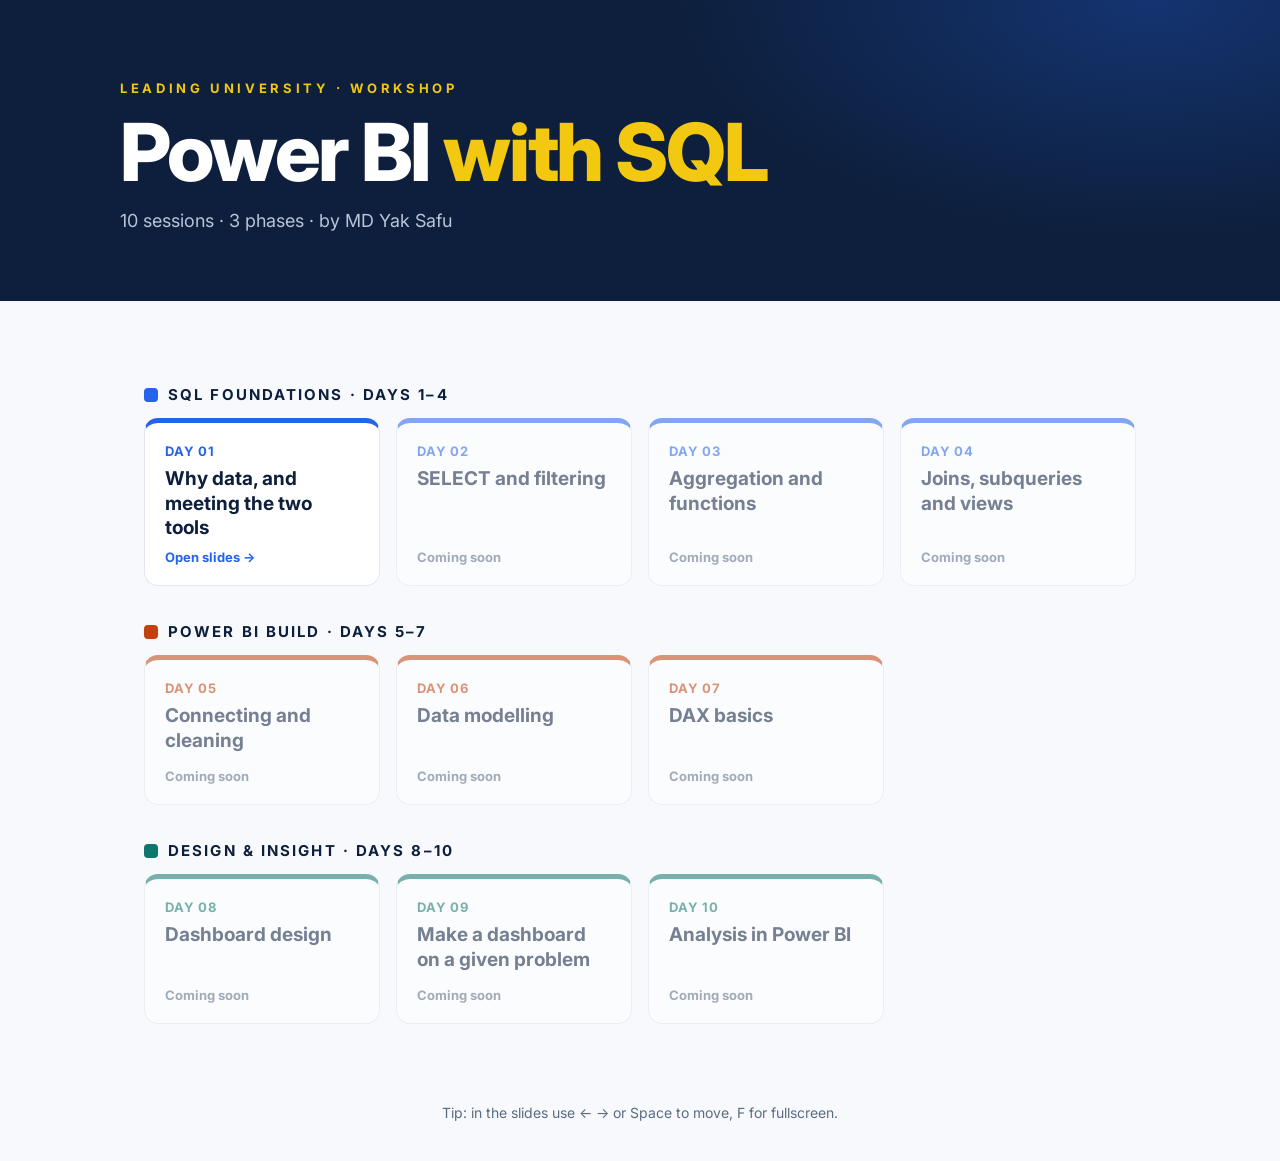
==== index.html @ 11b7ce3c "Add Day 01 slides and course home page Co-Authored-By: Claude Opus 5.5 <noreply@anthropic.com>" ====
<!doctype html>
<html lang="en">
<head>
<meta charset="utf-8">
<meta name="viewport" content="width=device-width, initial-scale=1">
<title>Power BI with SQL — Workshop Slides</title>
<link rel="preconnect" href="https://fonts.googleapis.com">
<link rel="preconnect" href="https://fonts.gstatic.com" crossorigin>
<link href="https://fonts.googleapis.com/css2?family=Inter:wght@400;500;600;700;800&display=swap" rel="stylesheet">
<style>
  :root { --navy:#0D1F3C; --yellow:#F2C811; --blue:#2563EB; --orange:#C2410C; --teal:#0F766E; --muted:#5B6B82; --line:#E3E8F0; }
  * { box-sizing: border-box; margin: 0; padding: 0; }
  body { font-family: "Inter", system-ui, sans-serif; background: #F7F9FC; color: var(--navy); -webkit-font-smoothing: antialiased; }
  header { background: radial-gradient(800px 400px at 90% 0%, rgba(37,99,235,.3), transparent 60%), var(--navy); color: #fff; padding: 80px 24px 70px; }
  .wrap { max-width: 1040px; margin: 0 auto; }
  .kicker { font-size: 13px; font-weight: 700; letter-spacing: .28em; text-transform: uppercase; color: var(--yellow); }
  h1 { font-size: clamp(44px, 8vw, 80px); line-height: 1; font-weight: 800; letter-spacing: -.03em; margin-top: 16px; }
  h1 span { color: var(--yellow); }
  header p { color: #B8C4D9; margin-top: 18px; font-size: 18px; }
  main { padding: 48px 24px 80px; }
  .phase { margin-top: 36px; }
  .phase h2 { font-size: 15px; letter-spacing: .14em; text-transform: uppercase; display: flex; align-items: center; gap: 10px; }
  .phase h2::before { content: ""; width: 14px; height: 14px; border-radius: 4px; background: var(--c); }
  .grid { display: grid; grid-template-columns: repeat(auto-fill, minmax(230px, 1fr)); gap: 16px; margin-top: 14px; }
  .day { background: #fff; border: 1px solid var(--line); border-top: 5px solid var(--c); border-radius: 14px; padding: 20px; text-decoration: none; color: inherit; display: flex; flex-direction: column; gap: 8px; min-height: 150px; transition: transform .2s, box-shadow .2s; }
  a.day:hover { transform: translateY(-4px); box-shadow: 0 14px 30px rgba(13,31,60,.12); }
  .day b { font-size: 13px; color: var(--c); letter-spacing: .06em; }
  .day h3 { font-size: 19px; line-height: 1.3; }
  .day .st { margin-top: auto; font-size: 13px; font-weight: 700; }
  a.day .st { color: var(--blue); }
  .day.soon { opacity: .55; }
  .day.soon .st { color: var(--muted); }
  footer { text-align: center; color: var(--muted); font-size: 14px; padding: 0 24px 40px; }
</style>
</head>
<body>
<header>
  <div class="wrap">
    <div class="kicker">Leading University · Workshop</div>
    <h1>Power BI <span>with SQL</span></h1>
    <p>10 sessions · 3 phases · by MD Yak Safu</p>
  </div>
</header>
<main class="wrap">
  <section class="phase" style="--c:var(--blue)">
    <h2>SQL foundations · Days 1–4</h2>
    <div class="grid">
      <a class="day" href="day-01/"><b>DAY 01</b><h3>Why data, and meeting the two tools</h3><span class="st">Open slides →</span></a>
      <div class="day soon"><b>DAY 02</b><h3>SELECT and filtering</h3><span class="st">Coming soon</span></div>
      <div class="day soon"><b>DAY 03</b><h3>Aggregation and functions</h3><span class="st">Coming soon</span></div>
      <div class="day soon"><b>DAY 04</b><h3>Joins, subqueries and views</h3><span class="st">Coming soon</span></div>
    </div>
  </section>
  <section class="phase" style="--c:var(--orange)">
    <h2>Power BI build · Days 5–7</h2>
    <div class="grid">
      <div class="day soon"><b>DAY 05</b><h3>Connecting and cleaning</h3><span class="st">Coming soon</span></div>
      <div class="day soon"><b>DAY 06</b><h3>Data modelling</h3><span class="st">Coming soon</span></div>
      <div class="day soon"><b>DAY 07</b><h3>DAX basics</h3><span class="st">Coming soon</span></div>
    </div>
  </section>
  <section class="phase" style="--c:var(--teal)">
    <h2>Design &amp; insight · Days 8–10</h2>
    <div class="grid">
      <div class="day soon"><b>DAY 08</b><h3>Dashboard design</h3><span class="st">Coming soon</span></div>
      <div class="day soon"><b>DAY 09</b><h3>Make a dashboard on a given problem</h3><span class="st">Coming soon</span></div>
      <div class="day soon"><b>DAY 10</b><h3>Analysis in Power BI</h3><span class="st">Coming soon</span></div>
    </div>
  </section>
</main>
<footer>Tip: in the slides use ← → or Space to move, F for fullscreen.</footer>
</body>
</html>
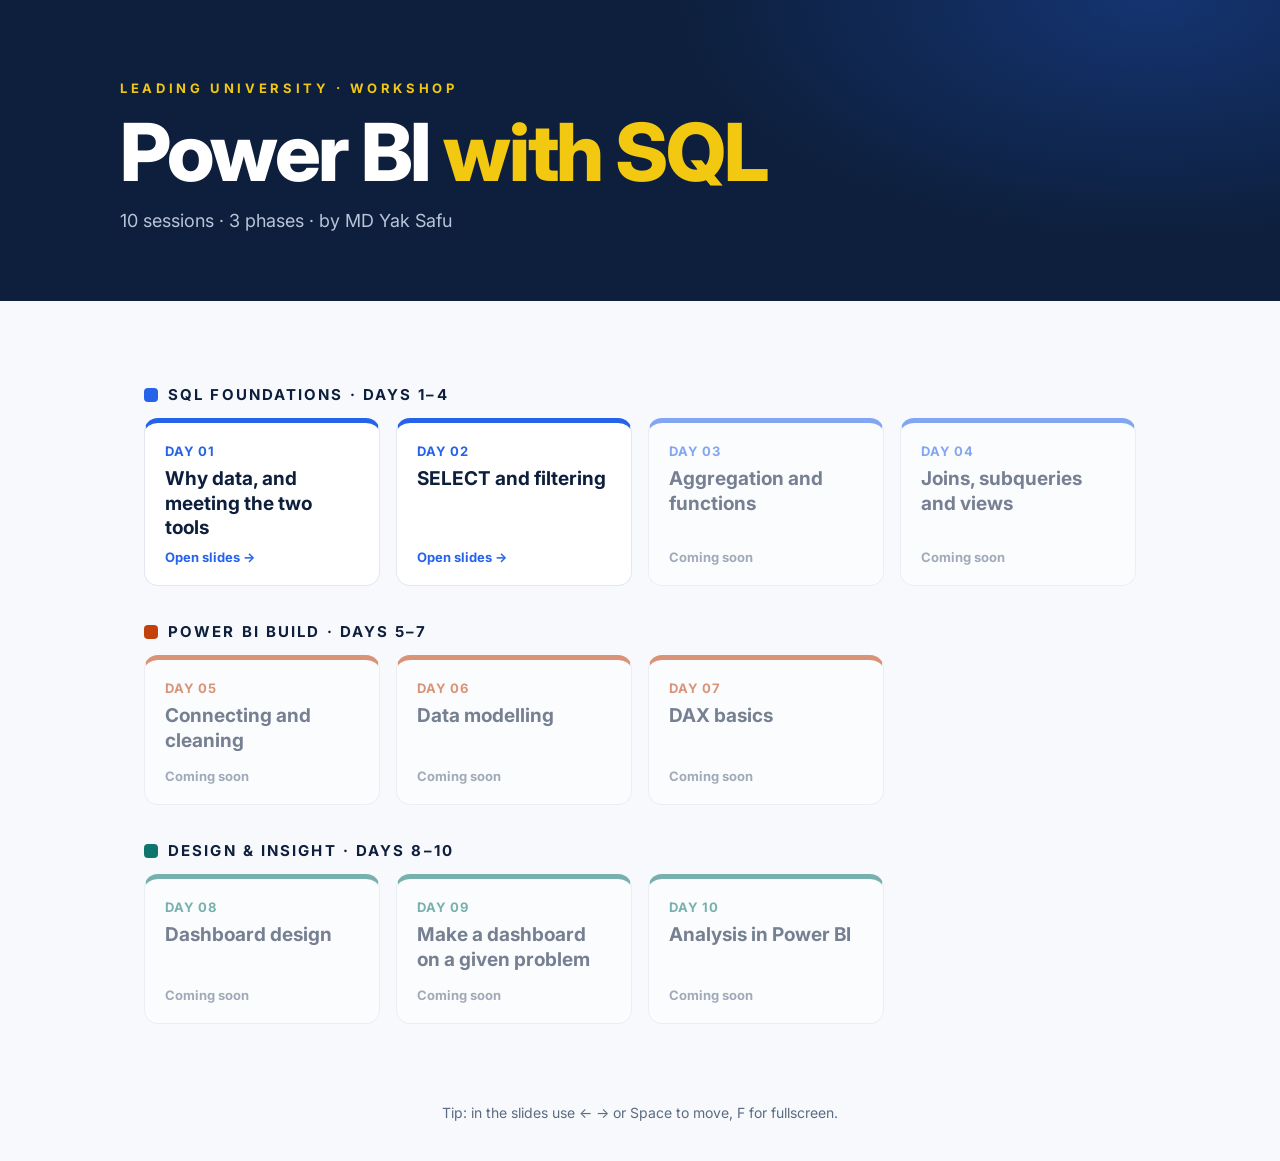
==== commit 079221d2: "Add Day 02 slides: SELECT and filtering 45-slide deck covering 12 topics in depth: practice database" ====
--- a/index.html
+++ b/index.html
@@ -46,7 +46,7 @@
     <h2>SQL foundations · Days 1–4</h2>
     <div class="grid">
       <a class="day" href="day-01/"><b>DAY 01</b><h3>Why data, and meeting the two tools</h3><span class="st">Open slides →</span></a>
-      <div class="day soon"><b>DAY 02</b><h3>SELECT and filtering</h3><span class="st">Coming soon</span></div>
+      <a class="day" href="day-02/"><b>DAY 02</b><h3>SELECT and filtering</h3><span class="st">Open slides →</span></a>
       <div class="day soon"><b>DAY 03</b><h3>Aggregation and functions</h3><span class="st">Coming soon</span></div>
       <div class="day soon"><b>DAY 04</b><h3>Joins, subqueries and views</h3><span class="st">Coming soon</span></div>
     </div>
